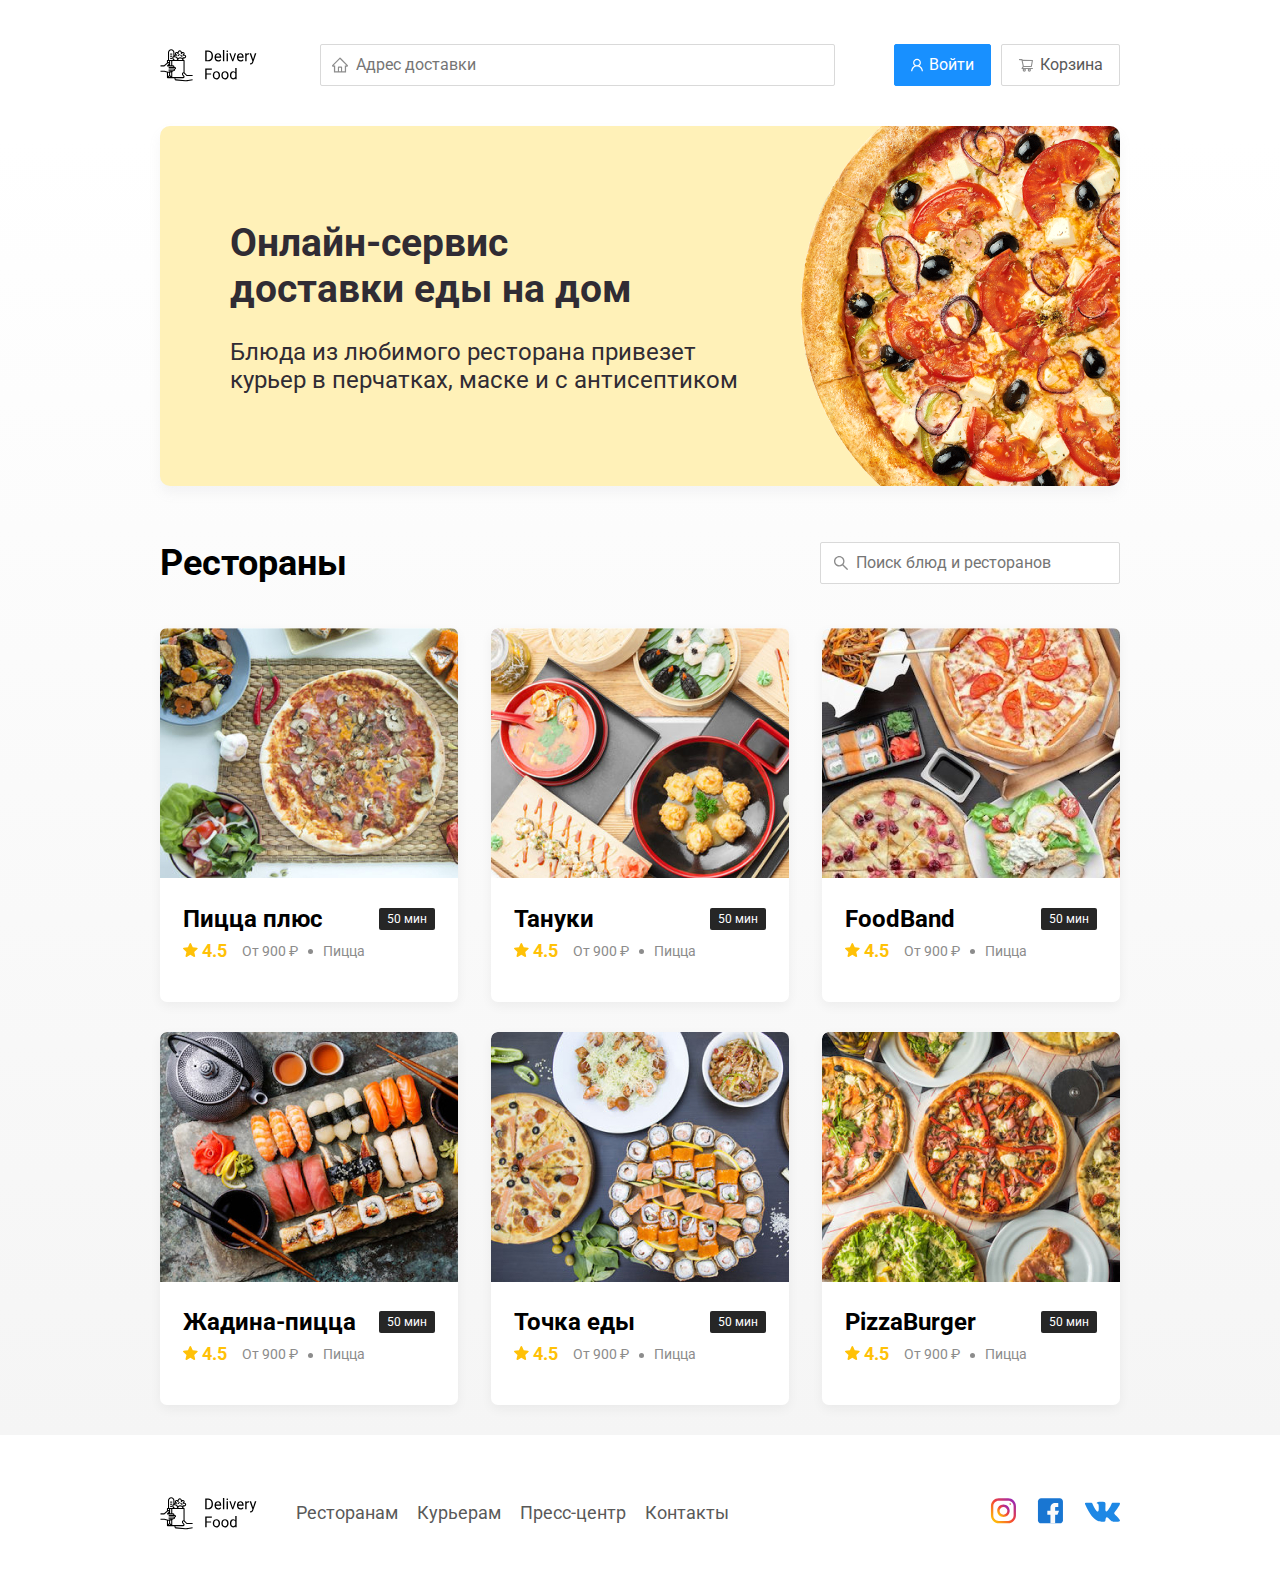
==== index.html @ ee42922b "init" ====
<!DOCTYPE html>
<html lang="en">

<head>
  <meta charset="UTF-8">
  <meta name="viewport" content="width=device-width, initial-scale=1.0">
  <meta http-equiv="X-UA-Compatible" content="ie=edge">
  <title>Delivery Food - доставка еды на дом</title>
  <link rel="preconnect" href="https://fonts.gstatic.com">
  <link href="https://fonts.googleapis.com/css2?family=Roboto:wght@400;700&display=swap" rel="stylesheet">
  <link rel="stylesheet" href="css/normalize.css">
  <link rel="stylesheet" href="css/styles.css">
</head>

<body>
  <div class="container">
    <header class="header">
      <img src="img/logo.svg" alt="Logo" class="logo">
      <input type="text" class="input input-address" placeholder="Адрес доставки">
      <div class="buttons">
        <button class="button button-primary">
          <img class="button-icon" src="img/user.svg" alt="user">
          <span class="button-text">Войти</span>
        </button>
        <button class="button">
          <img class="button-icon" src="img/shopping-cart.svg" alt="shopping cart">
          <span class="button-text">Корзина</span>
        </button>
      </div>
    </header>
  </div>
  <main class="main">
    <div class="container">
      <section class="promo">
        <h1 class="promo-title">
          Онлайн-сервис <br /> доставки еды на дом
        </h1>
        <p class="promo-text">Блюда из любимого ресторана привезет курьер в перчатках, маске и с антисептиком</p>
      </section>
      <section class="restaurants">
        <div class="section-heading">
          <h2 class="section-title">Рестораны</h2>
          <input type="text" class="input input-search" placeholder="Поиск блюд и ресторанов">
        </div>
        <div class="cards">
          <div class="card">
            <img src="img/image.jpg" alt="image" class="card-image">
            <div class="card-text">
              <div class="card-heading">
                <h3 class="card-title">Пицца плюс</h3>
                <span class="card-tag tag">50 мин</span>
              </div>
              <div class="card-info">
                <div class="rating">
                  <img src="img/rating.svg" alt="rating" class="rating-star"> 4.5
                </div>
                <div class="price">От 900 ₽</div>
                <div class="category">Пицца</div>
              </div>
            </div>
          </div>
          <div class="card">
            <img src="img/tanuki.jpg" alt="image" class="card-image">
            <div class="card-text">
              <div class="card-heading">
                <h3 class="card-title">Тануки</h3>
                <span class="card-tag tag">50 мин</span>
              </div>
              <div class="card-info">
                <div class="rating">
                  <img src="img/rating.svg" alt="rating" class="rating-star"> 4.5
                </div>
                <div class="price">От 900 ₽</div>
                <div class="category">Пицца</div>
              </div>
            </div>
          </div>
          <div class="card">
            <img src="img/foodband.jpg" alt="image" class="card-image">
            <div class="card-text">
              <div class="card-heading">
                <h3 class="card-title">FoodBand</h3>
                <span class="card-tag tag">50 мин</span>
              </div>
              <div class="card-info">
                <div class="rating">
                  <img src="img/rating.svg" alt="rating" class="rating-star"> 4.5
                </div>
                <div class="price">От 900 ₽</div>
                <div class="category">Пицца</div>
              </div>
            </div>
          </div>
          <div class="card">
            <img src="img/jadinapizza.jpg" alt="image" class="card-image">
            <div class="card-text">
              <div class="card-heading">
                <h3 class="card-title">Жадина-пицца</h3>
                <span class="card-tag tag">50 мин</span>
              </div>
              <div class="card-info">
                <div class="rating">
                  <img src="img/rating.svg" alt="rating" class="rating-star"> 4.5
                </div>
                <div class="price">От 900 ₽</div>
                <div class="category">Пицца</div>
              </div>
            </div>
          </div>
          <div class="card">
            <img src="img/tochkaedy.jpg" alt="image" class="card-image">
            <div class="card-text">
              <div class="card-heading">
                <h3 class="card-title">Точка еды</h3>
                <span class="card-tag tag">50 мин</span>
              </div>
              <div class="card-info">
                <div class="rating">
                  <img src="img/rating.svg" alt="rating" class="rating-star"> 4.5
                </div>
                <div class="price">От 900 ₽</div>
                <div class="category">Пицца</div>
              </div>
            </div>
          </div>
          <div class="card">
            <img src="img/pizzaburger.jpg" alt="image" class="card-image">
            <div class="card-text">
              <div class="card-heading">
                <h3 class="card-title">PizzaBurger</h3>
                <span class="card-tag tag">50 мин</span>
              </div>
              <div class="card-info">
                <div class="rating">
                  <img src="img/rating.svg" alt="rating" class="rating-star"> 4.5
                </div>
                <div class="price">От 900 ₽</div>
                <div class="category">Пицца</div>
              </div>
            </div>
          </div>
        </div>
      </section>
    </div>
  </main>
  <footer class="footer">
    <div class="container">
      <div class="footer-block">
        <img src="img/logo.svg" alt="logo" class="logo footer-logo">
        <nav class="footer-nav">
          <a href="#" class="footer-link">Ресторанам</a>
          <a href="#" class="footer-link">Курьерам</a>
          <a href="#" class="footer-link">Пресс-центр</a>
          <a href="#" class="footer-link">Контакты</a>
        </nav>
        <div class="social-links">
          <a href="#" class="social-link"><img src="img/instagram.svg" alt="instagram"></a>
          <a href="#" class="social-link"><img src="img/fb.svg" alt="fb"></a>
          <a href="#" class="social-link"><img src="img/vk.svg" alt="vk"></a>
        </div>
      </div>
    </div>
  </footer>
</body>

</html>
---- css/styles.css ----
* {
  box-sizing: border-box;
}
body {
  font-family: 'Roboto', sans-serif;
  padding-top: 44px;
}
.container {
  max-width: 1200px;
  margin: auto;
}
.header {
  display: flex;
  align-items: center;
  justify-content: space-between;
  margin-bottom: 40px;
}
.input {
  background: #FFFFFF;
  border: 1px solid #D9D9D9;
  border-radius: 2px; 
  font-size: 16px;
  line-height: 24px;
  padding: 8px;
  padding-left: 35px;
  background-repeat: no-repeat;
  background-position: left 11px center;
}
.input-address {
  flex: 0.8;
  background-image: url('../img/home.svg');
}
.input-search {
  width: 300px;
  background-image: url('../img/search.svg');
}
.buttons {
  display: flex;
}
.button {
  display: flex;
  align-items: center;
  padding: 8px 16px;
  background: #FFFFFF;
  border: 1px solid #D9D9D9;
  box-shadow: 0px 0px 2px rgba(0, 0, 0, 0.0015);
  border-radius: 2px;
  color: #595959;
  font-size: 16px;
  line-height: 24px;
}
.button-primary {
  background: #1890FF;
  border: 1px solid #1890FF;
  color: #FFFFFF;
  margin-right: 10px;
}
.button-icon {
  margin-right: 6px;
}
.promo {
  box-shadow: 0px 7px 12px rgba(158, 158, 163, 0.1);
  background: #FFF1B8 url('../img/promo-image.png') no-repeat top -100px right -247px / 924px;
  border-radius: 10px;
  padding: 68px 70px;
  margin-bottom: 56px;
}
.promo-title {
  font-style: normal;
  font-weight: bold;
  font-size: 39px;
  line-height: 46px;
  color: #302C34;
}
.promo-text {
  font-style: normal;
  font-weight: normal;
  font-size: 24px;
  line-height: 28px;
  color: #302C34;
  max-width: 538px;
}
.main {
  background: linear-gradient(180deg, rgba(245, 245, 245, 0) 1.04%, #F5F5F5 100%);
}
.section-heading {
  display: flex;
  align-items: center;
  justify-content: space-between;
  margin-bottom: 44px;
}
.section-title {
  font-style: normal;
  font-weight: bold;
  font-size: 36px;
  line-height: 42px;
  margin: 0;
  color: #000000;
}
.cards {
  display: flex;
  flex-wrap: wrap;
  align-items: flex-start;
  justify-content: space-between;
}
.card {
  background: #FFFFFF;
  box-shadow: 0px 4px 12px rgba(0, 0, 0, 0.05);
  border-radius: 7px;
  overflow: hidden;
  margin-bottom: 30px;
  flex-basis: 31%;
}
.card-image {
  width: 384px;
  height: 250px;
  object-fit: cover;
}
.card-text {
  padding-top: 20px;
  padding-bottom: 35px;
  padding-left: 23px;
  padding-right: 23px;
}
.card-heading {
  display: flex;
  justify-content: space-between;
  align-items: center;
}
.card-title {
  margin: 0;
  font-style: normal;
  font-weight: bold;
  font-size: 24px;
  line-height: 32px;
  color: #000000;
}
.card-tag {
  font-style: normal;
  font-weight: normal;
  font-size: 12px;
  line-height: 20px;
  color: #FFFFFF;
  background: #262626;
  border-radius: 2px;
  padding: 1px 8px;
}
.card-info {
  display: flex;
  align-items: center;
  flex-wrap: wrap;
}
.rating {
  margin-right: 26px;
  color: #FFC107;
  font-weight: bold;
  font-size: 18px;
  line-height: 32px;
}
.category,
.price {
  color: #8C8C8C;
  font-size: 18px;
  line-height: 32px;
}
.price {
  margin-right: 10px;
}
.category {
  text-overflow: ellipsis;
  overflow: hidden;
  white-space: nowrap;
  /* max-width: ; */
}
.price::after {
  display: inline-block;
  content: '';
  width: 5px;
  height: 5px;
  background-color: #8C8C8C;
  border-radius: 50%;
  vertical-align: middle;
  margin-left: 10px;
}
.footer {
  padding: 60px 0;
}
.footer-block {
  display: flex;
  align-items: center;
  justify-content: space-between;
}
.footer-nav {
  margin-left: 35px;
  margin-right: auto;
}
.footer-link {
  display: inline-block;
  color: #595959;
  text-decoration: none;
  font-style: normal;
  font-weight: normal;
  font-size: 18px;
}
.footer-link:not(:last-child) {
  margin-right: 15px;
}
.social-links {
  display: flex;
  align-items: center;
}
.social-link:not(:last-child) {
  margin-right: 21px;
}

@media (max-width: 1366px) {
  .container {
    max-width: 960px;
  }
  .promo {
    background-position: center right -300px;
    background-size: 750px;
  }
  .rating {
    margin-right: 15px;
  }
  .category, .price {
    font-size: 14px;
  }
}
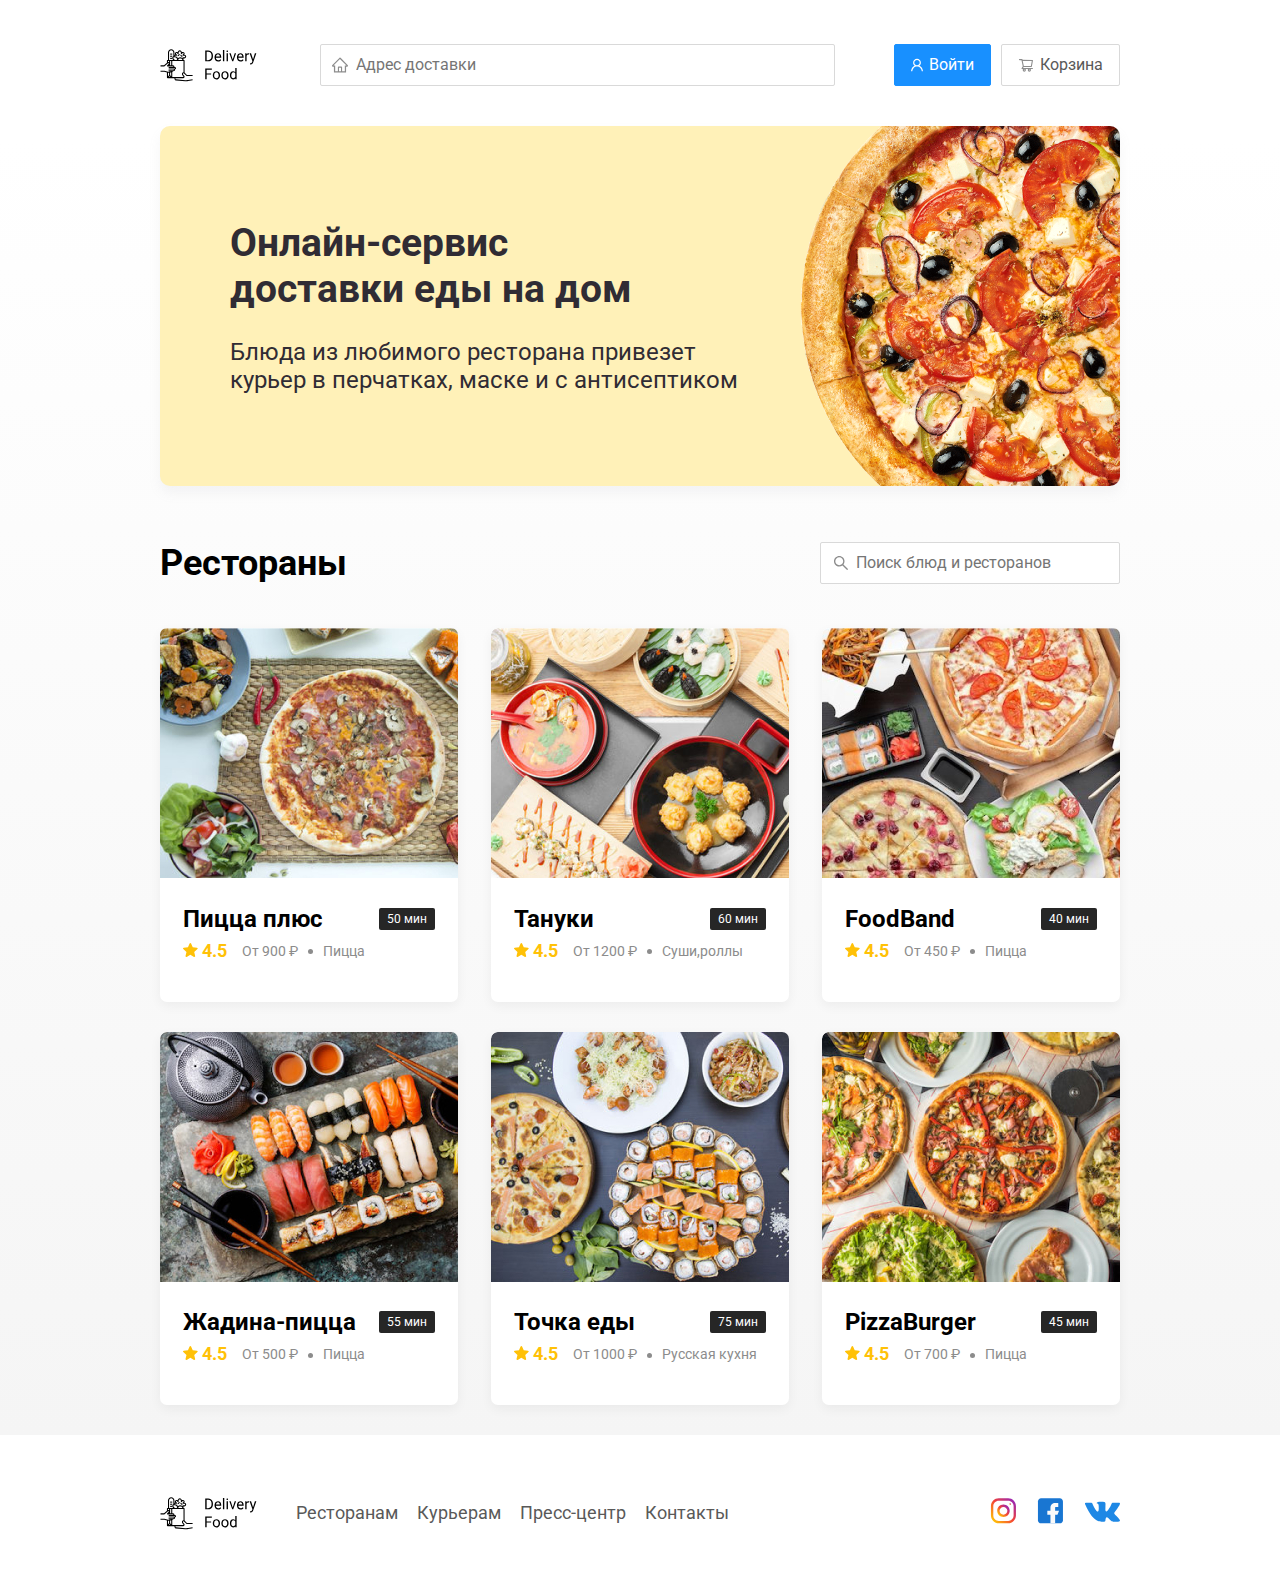
==== commit b450b602: "adaptive part is ready" ====
--- a/index.html
+++ b/index.html
@@ -29,6 +29,7 @@
       </div>
     </header>
   </div>
+  
   <main class="main">
     <div class="container">
       <section class="promo">
@@ -64,14 +65,14 @@
             <div class="card-text">
               <div class="card-heading">
                 <h3 class="card-title">Тануки</h3>
-                <span class="card-tag tag">50 мин</span>
+                <span class="card-tag tag">60 мин</span>
               </div>
               <div class="card-info">
                 <div class="rating">
                   <img src="img/rating.svg" alt="rating" class="rating-star"> 4.5
                 </div>
-                <div class="price">От 900 ₽</div>
-                <div class="category">Пицца</div>
+                <div class="price">От 1200 ₽</div>
+                <div class="category">Суши,роллы</div>
               </div>
             </div>
           </div>
@@ -80,13 +81,13 @@
             <div class="card-text">
               <div class="card-heading">
                 <h3 class="card-title">FoodBand</h3>
-                <span class="card-tag tag">50 мин</span>
+                <span class="card-tag tag">40 мин</span>
               </div>
               <div class="card-info">
                 <div class="rating">
                   <img src="img/rating.svg" alt="rating" class="rating-star"> 4.5
                 </div>
-                <div class="price">От 900 ₽</div>
+                <div class="price">От 450 ₽</div>
                 <div class="category">Пицца</div>
               </div>
             </div>
@@ -96,13 +97,13 @@
             <div class="card-text">
               <div class="card-heading">
                 <h3 class="card-title">Жадина-пицца</h3>
-                <span class="card-tag tag">50 мин</span>
+                <span class="card-tag tag">55 мин</span>
               </div>
               <div class="card-info">
                 <div class="rating">
                   <img src="img/rating.svg" alt="rating" class="rating-star"> 4.5
                 </div>
-                <div class="price">От 900 ₽</div>
+                <div class="price">От 500 ₽</div>
                 <div class="category">Пицца</div>
               </div>
             </div>
@@ -112,14 +113,14 @@
             <div class="card-text">
               <div class="card-heading">
                 <h3 class="card-title">Точка еды</h3>
-                <span class="card-tag tag">50 мин</span>
+                <span class="card-tag tag">75 мин</span>
               </div>
               <div class="card-info">
                 <div class="rating">
                   <img src="img/rating.svg" alt="rating" class="rating-star"> 4.5
                 </div>
-                <div class="price">От 900 ₽</div>
-                <div class="category">Пицца</div>
+                <div class="price">От 1000 ₽</div>
+                <div class="category">Русская кухня</div>
               </div>
             </div>
           </div>
@@ -128,13 +129,13 @@
             <div class="card-text">
               <div class="card-heading">
                 <h3 class="card-title">PizzaBurger</h3>
-                <span class="card-tag tag">50 мин</span>
+                <span class="card-tag tag">45 мин</span>
               </div>
               <div class="card-info">
                 <div class="rating">
                   <img src="img/rating.svg" alt="rating" class="rating-star"> 4.5
                 </div>
-                <div class="price">От 900 ₽</div>
+                <div class="price">От 700 ₽</div>
                 <div class="category">Пицца</div>
               </div>
             </div>
@@ -143,6 +144,7 @@
       </section>
     </div>
   </main>
+
   <footer class="footer">
     <div class="container">
       <div class="footer-block">
--- a/css/styles.css
+++ b/css/styles.css
@@ -170,7 +170,7 @@
   text-overflow: ellipsis;
   overflow: hidden;
   white-space: nowrap;
-  /* max-width: ; */
+  max-width: 150px;
 }
 .price::after {
   display: inline-block;
@@ -227,4 +227,130 @@
   .category, .price {
     font-size: 14px;
   }
+}
+@media (max-width: 992px) {
+  .container {
+    max-width: 750px;
+  } 
+  .promo {
+    padding: 50px;
+    background-size: 500px;
+    background-position: center right -200px;
+  }
+  .promo-text {
+    font-size: 18px;
+    max-width: 400px;
+  }
+  .card {
+    flex-basis: 49%;
+  }
+  .footer-link {
+    font-size: 16px;
+  }
+}
+@media(max-width: 768px) {
+  .container {
+    max-width: 560px;
+  }
+  .card-info {
+    flex-wrap: wrap;
+  }
+  .rating {
+    flex-basis: 100%;
+  }
+  .card-title {
+    font-size: 18px
+  }
+  .promo {
+    background-size: 400px;
+    background-position: bottom 50px right -200px;
+  }
+  .promo-title {
+    font-size: 24px;
+    line-height: 1.4;
+  }
+  .promo-text {
+    margin-top: 0;
+  }
+}
+@media(max-width: 578px) {
+  .container {
+    width: 90%;
+  }
+  .header {
+    flex-wrap: wrap;
+  }
+  .input-address {
+    margin-top: 15px;
+    order: 5;
+    flex: 1;
+  }
+  .promo {
+    background-image: none;
+  }
+  .promo-title {
+    margin-bottom: 10px;
+  }
+  .section-title {
+    font-size: 20px;
+  }
+  .card {
+    flex-basis: 100%;
+  }
+  .card-image {
+    width: 100%;
+  }
+  .footer {
+    padding: 30px;
+  }
+  .footer-block {
+    align-items: flex-start;
+  }
+  .footer-nav {
+    display: flex;
+    flex-direction: column;
+    margin-left: 0;
+    margin-right: 0;
+    order: 0;
+  }
+  .footer-logo {
+    margin-right: 15px;
+    order: 1;
+  }
+  .social-links {
+    order: 2;
+  }
+}
+@media(max-width: 480px) {
+  .button-icon {
+    margin-right: 0;
+  }
+  .button {
+    min-height: 40px;
+  }
+  .button-text {
+    display: none;
+  }
+  .promo {
+    padding: 20px;
+  }
+  .section-heading {
+    flex-wrap: wrap;
+  }
+  .footer-block {
+    flex-wrap: wrap;
+    flex-direction: column;
+    align-items: center;
+  }
+  .footer-logo {
+    order: 0;
+    margin-bottom: 20px;
+  }
+  .footer-nav {
+    margin-bottom: 20px;
+    text-align: center;
+  }
+  .footer-link:not(:last-child) {
+    margin-right: 0;
+  }
 }